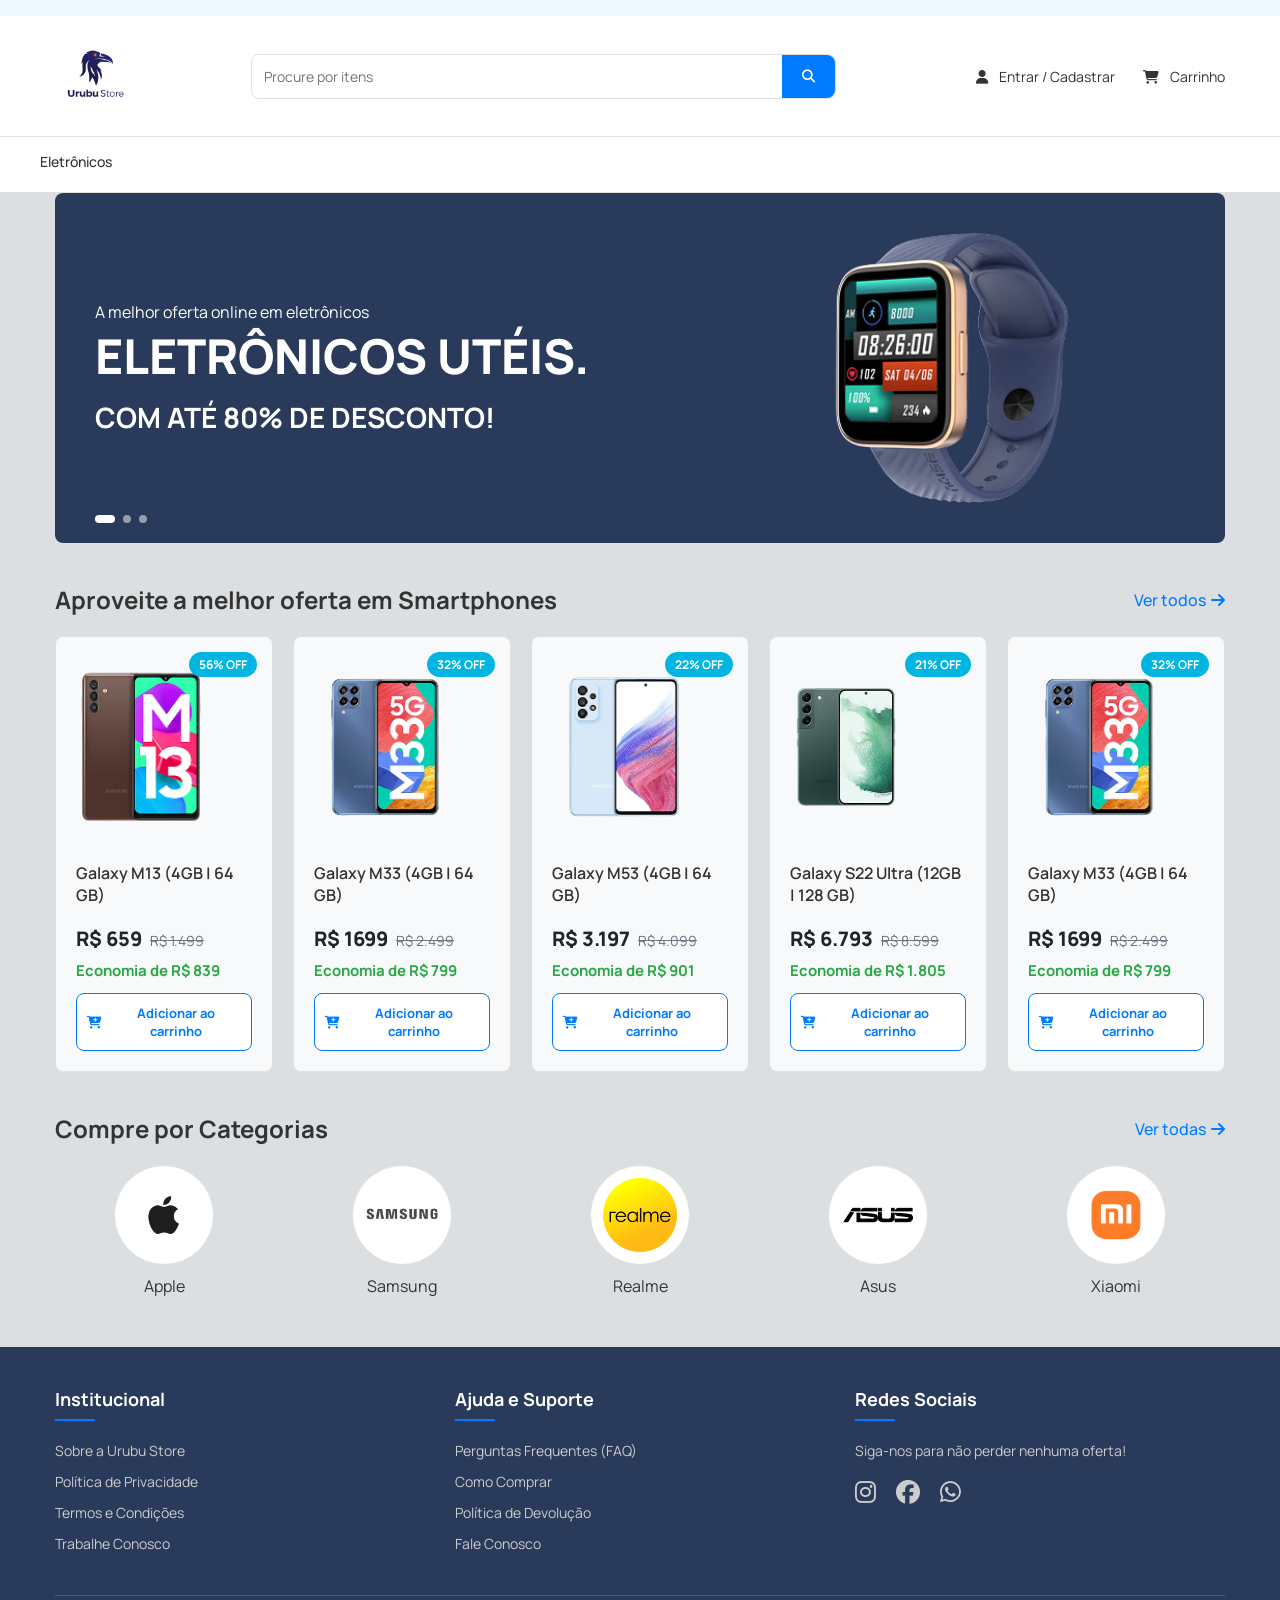
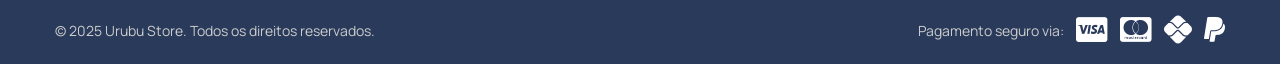
==== index.html @ 2401f00b "🎉 initial commit" ====
<!DOCTYPE html>
<html lang="pt-br">
<head>
    <meta charset="UTF-8">
    <meta name="viewport" content="width=device-width, initial-scale=1.0">
    <title>Urubu - sua loja online</title>
    <link rel="stylesheet" href="style.css">
    <link rel="stylesheet" href="https://cdnjs.cloudflare.com/ajax/libs/font-awesome/6.5.1/css/all.min.css">
</head>
<body>

    <header>
        <div class="top-bar">
            <div class="container">
                <div class="top-bar-links">
                </div>
            </div>
        </div>

        <nav class="main-nav">
            <div class="container">
                <img src="img/20251007_230948974_iOS.png" alt="Urubu Store" class="logo">
                <div class="search-bar">
                    <input type="text" placeholder="Procure por itens">
                    <button><i class="fa-solid fa-magnifying-glass"></i></button>
                </div>
                <div class="user-actions">
                    <a href="login.html" id="user-action-link"><i class="fa-solid fa-user"></i> Entrar / Cadastrar</a>
                    <a href="carrinho.html" id="cart-link"><i class="fa-solid fa-cart-shopping"></i> Carrinho <span class="cart-badge" id="cart-badge">0</span></a>
                </div>
            </div>
        </nav>

        <nav class="category-nav">
            <div class="container">
                <a href="#">Eletrônicos</a>
            </div>
        </nav>
    </header>

    <main class="container">
        <section class="hero">

            <div class="hero-slide active" id="slide-relogio">
                <div class="hero-content">
                    <p>A melhor oferta online em eletrônicos</p>
                    <h1>ELETRÔNICOS UTÉIS.</h1>
                    <h2>COM ATÉ 80% DE DESCONTO!</h2>
                </div>
            </div>

            <div class="hero-slide" id="slide-celular">
                <div class="hero-content">
                    <p>As melhores marcas</p>
                    <h1>SMARTPHONES.</h1>
                    <h2>COM ATÉ 50% DE DESCONTO!</h2>
                </div>
            </div>

            <div class="hero-slide" id="slide-fones">
                <div class="hero-content">
                    <p>O melhor som</p>
                    <h1>FONES BLUETOOTH.</h1>
                    <h2>A PARTIR DE R$ 99!</h2>
                </div>
            </div>

            <div class="hero-indicators">
                <span class="indicator active" data-slide="slide-relogio"></span>
                <span class="indicator" data-slide="slide-celular"></span>
                <span class="indicator" data-slide="slide-fones"></span>
            </div>
        </section>

        <section class="product-showcase">
            <div class="section-header">
                <h2>Aproveite a melhor oferta em Smartphones</h2>
                <a href="produtos.html" class="view-all">Ver todos <i class="fa-solid fa-arrow-right"></i></a>
            </div>
            <div class="product-grid">

                <div class="product-card">
                    <div class="discount-badge">56% OFF</div>
                    <div class="product-image-container">
                        <img src="img/galaxy m13.png" alt="Galaxy M13" class="product-image">
                    </div>
                    <div class="product-info">
                        <h3 class="product-title">Galaxy M13 (4GB | 64 GB)</h3>
                        <div class="product-pricing">
                            <span class="current-price">R$ 659</span>
                            <s class="original-price">R$ 1.499</s>
                        </div>
                        <div class="product-savings">
                            Economia de R$ 839
                        </div>
                                            <button class="add-to-cart-btn" data-name="Galaxy M13 (4GB | 64 GB)" data-price="659" data-img="img/galaxy m13.png"><i class="fa-solid fa-cart-plus"></i> Adicionar ao carrinho</button>
                    </div>
                </div>

                <div class="product-card">
                    <div class="discount-badge">32% OFF</div>
                    <div class="product-image-container">
                        <img src="img/galaxy m33.png" alt="Galaxy M33" class="product-image">
                    </div>
                    <div class="product-info">
                        <h3 class="product-title">Galaxy M33 (4GB | 64 GB)</h3>
                        <div class="product-pricing">
                            <span class="current-price">R$ 1699</span>
                            <s class="original-price">R$ 2.499</s>
                        </div>
                        <div class="product-savings">
                            Economia de R$ 799
                        </div>
                                            <button class="add-to-cart-btn" data-name="Galaxy M33 (4GB | 64 GB)" data-price="1699" data-img="img/galaxy m33.png"><i class="fa-solid fa-cart-plus"></i> Adicionar ao carrinho</button>
                    </div>
                </div>

                <div class="product-card">
                    <div class="discount-badge">22% OFF</div>
                    <div class="product-image-container">
                        <img src="img/galaxy m53.png" alt="Galaxy M53" class="product-image">
                    </div>
                    <div class="product-info">
                        <h3 class="product-title">Galaxy M53 (4GB | 64 GB)</h3>
                        <div class="product-pricing">
                            <span class="current-price">R$ 3.197</span>
                            <s class="original-price">R$ 4.099</s>
                        </div>
                        <div class="product-savings">
                            Economia de R$ 901
                        </div>
                                            <button class="add-to-cart-btn" data-name="Galaxy M53 (4GB | 64 GB)" data-price="3197" data-img="img/galaxy m53.png"><i class="fa-solid fa-cart-plus"></i> Adicionar ao carrinho</button>
                    </div>
                </div>

                <div class="product-card">
                    <div class="discount-badge">21% OFF</div>
                    <div class="product-image-container">
                        <img src="img/galaxy s22.png" alt="Galaxy S22 Ultra" class="product-image">
                    </div>
                    <div class="product-info">
                        <h3 class="product-title">Galaxy S22 Ultra (12GB | 128 GB)</h3>
                        <div class="product-pricing">
                            <span class="current-price">R$ 6.793</span>
                            <s class="original-price">R$ 8.599</s>
                        </div>
                        <div class="product-savings">
                            Economia de R$ 1.805
                        </div>
                                            <button class="add-to-cart-btn" data-name="Galaxy S22 Ultra (12GB | 128 GB)" data-price="6793" data-img="img/galaxy s22.png"><i class="fa-solid fa-cart-plus"></i> Adicionar ao carrinho</button>
                    </div>
                </div>

                <div class="product-card">
                    <div class="discount-badge">32% OFF</div>
                    <div class="product-image-container">
                        <img src="img/galaxy m33.png" alt="Galaxy M33" class="product-image">
                    </div>
                    <div class="product-info">
                        <h3 class="product-title">Galaxy M33 (4GB | 64 GB)</h3>
                        <div class="product-pricing">
                            <span class="current-price">R$ 1699</span>
                            <s class="original-price">R$ 2.499</s>
                        </div>
                        <div class="product-savings">
                            Economia de R$ 799
                        </div>
                                            <button class="add-to-cart-btn" data-name="Galaxy M33 (4GB | 64 GB)" data-price="1699" data-img="img/galaxy m33.png"><i class="fa-solid fa-cart-plus"></i> Adicionar ao carrinho</button>
                    </div>
                </div>
            </div>
        </section>

        <section class="top-categories">
            <div class="section-header">
                <h2>Compre por Categorias</h2>
                <a href="categorias.html" class="view-all">Ver todas <i class="fa-solid fa-arrow-right"></i></a>
            </div>

            <div class="category-grid">
                <div class="category-item">
                    <div class="category-icon">
                        <img src="img/logo_apple.png" alt="Apple">
                    </div>
                    <p>Apple</p>
                </div>
                <div class="category-item">
                    <div class="category-icon">
                        <img src="img/logo_samsung.png" alt="Samsung">
                    </div>
                    <p>Samsung</p>
                </div>
                <div class="category-item">
                    <div class="category-icon">
                        <img src="img/logo_realme.png" alt="Realme">
                    </div>
                    <p>Realme</p>
                </div>
                <div class="category-item">
                    <div class="category-icon">
                        <img src="img/logo_asus.png" alt="Asus">
                    </div>
                    <p>Asus</p>
                </div>
                <div class="category-item">
                    <div class="category-icon">
                        <img src="img/logo xiaomi.png" alt="Xiaomi">
                    </div>
                    <p>Xiaomi</p>
                </div>
            </div>
        </section>
    </main>

    <footer class="site-footer">
        <div class="container">

            <div class="footer-content">
                <div class="footer-column">
                    <h4>Institucional</h4>
                    <ul>
                        <li><a href="#">Sobre a Urubu Store</a></li>
                        <li><a href="#">Política de Privacidade</a></li>
                        <li><a href="#">Termos e Condições</a></li>
                        <li><a href="#">Trabalhe Conosco</a></li>
                    </ul>
                </div>

                <div class="footer-column">
                    <h4>Ajuda e Suporte</h4>
                    <ul>
                        <li><a href="#">Perguntas Frequentes (FAQ)</a></li>
                        <li><a href="#">Como Comprar</a></li>
                        <li><a href="#">Política de Devolução</a></li>
                        <li><a href="#">Fale Conosco</a></li>
                    </ul>
                </div>

                <div class="footer-column">
                    <h4>Redes Sociais</h4>
                    <p>Siga-nos para não perder nenhuma oferta!</p>
                    <div class="social-links">
                        <a href="#" aria-label="Siga-nos no Instagram"><i class="fa-brands fa-instagram"></i></a>
                        <a href="#" aria-label="Siga-nos no Facebook"><i class="fa-brands fa-facebook"></i></a>
                        <a href="#" aria-label="Fale conosco no WhatsApp"><i class="fa-brands fa-whatsapp"></i></a>
                    </div>
                </div>
            </div>

            <div class="footer-bottom">
                <div class="copyright">
                    &copy; 2025 Urubu Store. Todos os direitos reservados.
                </div>
                <div class="payment-icons">
                    <span>Pagamento seguro via:</span>
                    <i class="fa-brands fa-cc-visa" title="Visa"></i>
                    <i class="fa-brands fa-cc-mastercard" title="Mastercard"></i>
                    <i class="fa-brands fa-pix" title="Pix"></i>
                    <i class="fa-brands fa-paypal" title="PayPal"></i>
                </div>
            </div>

        </div>
    </footer>

    <script src="auth.js"></script>
    <script src="cart.js"></script>
    <script src="script.js"></script>
</body>
</html>
---- style.css ----
@import url('https://fonts.googleapis.com/css2?family=Manrope:wght@400;500;700;800&display=swap');

:root {
    --primary-color: #007bff;
    --secondary-color: #f0f8ff;
    --text-color: #333;
    --light-gray: #f4f4f4;
    --border-color: #e0e0e0;
    --discount-color: #e44d26;
}

* {
    margin: 0;
    padding: 0;
    box-sizing: border-box;
    font-family: 'Manrope', sans-serif;
}

body {
    background-color: #dcdfe1;
    color: var(--text-color);
}

.container {
    max-width: 1200px;
    margin: 0 auto;
    padding: 0 15px;
}

header {
    background-color: #fff;
}

.top-bar {
    background-color: var(--secondary-color);
    padding: 8px 0;
    font-size: 12px;
}
.top-bar .container {
    display: flex;
    justify-content: space-between;
    align-items: center;
}
.top-bar-links span {
    margin-left: 20px;
}
.top-bar i {
    margin-right: 5px;
    color: var(--primary-color);
}

.main-nav .container {
    display: flex;
    align-items: center;
    justify-content: space-between;
    padding-top: 20px;
    padding-bottom: 20px;
}
.logo {
    height: 80px;
    width: auto;
}
.search-bar {
    display: flex;
    width: 50%;
    border: 1px solid var(--border-color);
    border-radius: 8px;
}
.search-bar input {
    flex-grow: 1;
    border: none;
    padding: 12px;
    font-size: 14px;
    border-radius: 8px 0 0 8px;
}
.search-bar button {
    border: none;
    background-color: var(--primary-color);
    color: white;
    padding: 0 20px;
    cursor: pointer;
    border-radius: 0 8px 8px 0;
}
.user-actions a {
    text-decoration: none;
    color: var(--text-color);
    margin-left: 25px;
    font-size: 14px;
    transition: color 0.25s ease, transform 0.25s ease;
    display: inline-block;
}
.user-actions a:hover {
    color: #007bff;
    transform: translateY(-2px);
}
.user-actions i {
    margin-right: 8px;
}

.category-nav {
    border-top: 1px solid var(--border-color);
    border-bottom: 1px solid var(--border-color);
}
.category-nav .container {
    display: flex;
    justify-content: space-between;
    padding: 15px 0;
}
.category-nav a {
    text-decoration: none;
    color: #333;
    font-size: 14px;
    font-weight: 500;
    border-bottom: 2px solid transparent;
    padding-bottom: 4px;
    transition: color 0.3s ease, border-bottom-color 0.3s ease;
}
.category-nav a:hover {
    color: #007bff;
    border-bottom-color: #007bff;
}

main {
    padding-top: 30px;
}

.hero {
    position: relative;
    height: 350px;
    overflow: hidden;
    background-color: #2a3a5b;
    border-radius: 8px;
    color: #ffffff;
}

.hero h1 {
    font-size: 48px;
    font-weight: 800;
}
.hero h2 {
    font-size: 28px;
    font-weight: 700;
    margin-top: 10px;
}
.hero p {
    font-size: 16px;
}

.hero-slide {
    position: absolute;
    top: 0;
    left: 0;
    width: 100%;
    height: 100%;

    display: flex;
    align-items: center;
    padding: 0 40px;
    box-sizing: border-box;

    opacity: 0;
    visibility: hidden;
    transition: opacity 0.6s ease-in-out;

    background-repeat: no-repeat;
    background-position: 80% center;
    background-size: auto 45%;
}

.hero-slide.active {
    opacity: 1;
    visibility: visible;
}

.hero-slide .hero-content {
    max-width: 50%;
}

#slide-relogio {
    background-image: url('img/relogio.png');
    background-size: auto 80%;
    background-position: 85% center;
}

#slide-celular {
    background-image: url('img/galaxy s22.png');
    background-size: auto 90%;
    background-position: 85% center;
}

#slide-fones {
    background-image: url('img/fone.png');
    background-size: auto 65%;
    background-position: 85% center;
}

.hero-indicators {
    position: absolute;
    bottom: 20px;
    left: 40px;
    display: flex;
    gap: 8px;
    z-index: 10;
}

.indicator {
    width: 8px;
    height: 8px;
    background-color: rgba(255, 255, 255, 0.5);
    border-radius: 50%;
    cursor: pointer;
    transition: background-color 0.3s ease;
}

.indicator.active {
    width: 20px;
    border-radius: 5px;
    background-color: #ffffff;
}

.section-header {
    display: flex;
    justify-content: space-between;
    align-items: center;
    margin-top: 40px;
    margin-bottom: 20px;
}
.section-header h2 {
    font-size: 24px;
}
.view-all {
    text-decoration: none;
    color: var(--primary-color);
    font-weight: 500;
    display: inline-flex;
    align-items: center;
    gap: 5px;
    transition: color 0.3s ease;
}
.view-all i {
    transition: transform 0.3s ease;
}
.view-all:hover {
    color: #007bff;
}
.view-all:hover i {
    transform: translateX(5px);
}

.product-grid {
    display: grid;
    grid-template-columns: repeat(auto-fill, minmax(200px, 1fr));
    gap: 20px;
}

.product-card {
    background-color: #f8f9fa;
    border: 1px solid #e0e0e0;
    border-radius: 8px;
    padding: 20px;
    text-align: left;
    position: relative;
    overflow: hidden;
    cursor: pointer;
    transition: transform 0.3s ease-in-out, box-shadow 0.3s ease-in-out, border-color 0.3s ease;
}
.product-card:hover {
    border-color: #007bff;
    box-shadow: 0 6px 20px rgba(0, 0, 0, 0.12);
    transform: translateY(-5px) scale(1.03);
}
.product-card img {
    max-width: 100%;
    height: 180px;
    object-fit: contain;
    margin-bottom: 20px;
}
.discount-badge {
    position: absolute;
    top: 15px;
    right: 15px;
    left: auto;
    background-color: #00b5e2;
    color: white;
    padding: 4px 10px;
    border-radius: 15px;
    font-size: 12px;
    font-weight: 700;
}

.category-grid {
    display: flex;
    justify-content: space-around;
    flex-wrap: wrap;
    gap: 20px;
    margin-bottom: 50px;
}

.category-item {
    text-align: center;
    transition: transform 0.25s ease-in-out;
    cursor: pointer;
}
.category-item:hover {
    transform: scale(1.1) translateY(-5px);
}
.category-icon {
    width: 100px;
    height: 100px;
    background-color: #fff;
    border: 1px solid var(--border-color);
    border-radius: 50%;
    display: flex;
    justify-content: center;
    align-items: center;
    margin-bottom: 10px;
}
.category-icon img {
    width: 80%;
    height: 80%;
    border-radius: 50%;
}

.product-title {
    font-size: 16px;
    font-weight: 600;
    color: #333;
    margin-bottom: 15px;
    min-height: 48px;
}

.product-pricing {
    display: flex;
    align-items: baseline;
    gap: 8px;
    margin-bottom: 8px;
}

.current-price {
    font-size: 20px;
    font-weight: 800;
    color: #212529;
}

.original-price {
    font-size: 14px;
    color: #6c757d;
    text-decoration: line-through;
}

.product-savings {
    color: #28a745;
    font-size: 15px;
    font-weight: 700;
}

.auth-page {
    display: flex;
    justify-content: center;
    padding: 60px 15px;
}

.auth-card {
    background-color: #fff;
    border: 1px solid var(--border-color);
    border-radius: 12px;
    padding: 40px;
    width: 100%;
    max-width: 400px;
    box-shadow: 0 4px 20px rgba(0, 0, 0, 0.06);
    text-align: center;
}

.auth-card h2 {
    font-size: 26px;
    margin-bottom: 25px;
}

.auth-card form {
    text-align: left;
}

.auth-card .form-group {
    margin-bottom: 18px;
}

.auth-card label {
    display: block;
    font-size: 14px;
    font-weight: 600;
    margin-bottom: 6px;
}

.auth-card input {
    width: 100%;
    padding: 12px;
    border: 1px solid var(--border-color);
    border-radius: 8px;
    font-size: 14px;
}

.auth-card input:focus {
    outline: none;
    border-color: var(--primary-color);
}

.auth-card button {
    width: 100%;
    border: none;
    background-color: var(--primary-color);
    color: white;
    padding: 12px;
    border-radius: 8px;
    font-size: 15px;
    font-weight: 700;
    cursor: pointer;
    margin-top: 10px;
    transition: background-color 0.2s ease;
}

.auth-card button:hover {
    background-color: #0069d9;
}

.auth-card p {
    margin-top: 20px;
    font-size: 14px;
}

.auth-card .form-error {
    background-color: #fdecea;
    color: #c0392b;
    padding: 10px 14px;
    border-radius: 8px;
    font-size: 13px;
    margin-bottom: 16px;
}

.perfil-actions {
    display: inline-block;
    margin-top: 10px;
    color: var(--primary-color);
    font-weight: 600;
    text-decoration: none;
}

.products-page {
    padding-top: 40px;
    padding-bottom: 60px;
}

.brand-filters {
    display: flex;
    flex-wrap: wrap;
    gap: 10px;
    margin-bottom: 25px;
}

.brand-filter-btn {
    border: 1px solid var(--border-color);
    background-color: #fff;
    color: var(--text-color);
    padding: 8px 18px;
    border-radius: 20px;
    font-size: 13px;
    font-weight: 600;
    cursor: pointer;
    transition: background-color 0.2s ease, color 0.2s ease, border-color 0.2s ease;
}
.brand-filter-btn:hover {
    border-color: var(--primary-color);
    color: var(--primary-color);
}
.brand-filter-btn.active {
    background-color: var(--primary-color);
    border-color: var(--primary-color);
    color: #fff;
}

.product-image-placeholder {
    height: 180px;
    display: flex;
    align-items: center;
    justify-content: center;
    margin-bottom: 20px;
    background-color: var(--secondary-color);
    border-radius: 8px;
    font-size: 48px;
    color: var(--primary-color);
}

.category-grid-full {
    justify-content: flex-start;
}
.category-grid-full .category-item {
    text-decoration: none;
    color: var(--text-color);
    width: 110px;
}
.category-icon-placeholder {
    font-size: 32px;
    color: var(--primary-color);
}

.cart-page {
    padding-top: 40px;
    padding-bottom: 60px;
}
.cart-page h2 {
    font-size: 28px;
    margin-bottom: 30px;
}

.cart-empty {
    display: none;
    text-align: center;
    background-color: #fff;
    border: 1px solid var(--border-color);
    border-radius: 12px;
    padding: 60px 20px;
}
.cart-empty p {
    font-size: 16px;
    margin-bottom: 16px;
    color: #6c757d;
}
.cart-continue-link {
    display: inline-block;
    background-color: var(--primary-color);
    color: #fff;
    text-decoration: none;
    padding: 10px 24px;
    border-radius: 8px;
    font-weight: 700;
}

.cart-layout {
    display: flex;
    gap: 30px;
    align-items: flex-start;
    flex-wrap: wrap;
}

.cart-items {
    flex: 2;
    min-width: 300px;
    display: flex;
    flex-direction: column;
    gap: 15px;
}

.cart-item {
    display: flex;
    align-items: center;
    gap: 15px;
    background-color: #fff;
    border: 1px solid var(--border-color);
    border-radius: 10px;
    padding: 15px;
    transition: opacity 0.2s ease, transform 0.2s ease;
}
.cart-item.removing {
    opacity: 0;
    transform: translateX(20px);
}

.cart-item-img {
    width: 70px;
    height: 70px;
    object-fit: contain;
    flex-shrink: 0;
}

.cart-item-info {
    flex: 1;
    min-width: 120px;
}
.cart-item-name {
    font-weight: 600;
    font-size: 14px;
    margin-bottom: 4px;
}
.cart-item-price {
    font-size: 13px;
    color: #6c757d;
}

.cart-item-qty {
    display: flex;
    align-items: center;
    gap: 10px;
}
.qty-btn {
    width: 28px;
    height: 28px;
    border: 1px solid var(--border-color);
    background-color: #fff;
    border-radius: 6px;
    font-size: 16px;
    font-weight: 700;
    color: var(--primary-color);
    cursor: pointer;
    transition: background-color 0.2s ease;
}
.qty-btn:hover {
    background-color: var(--secondary-color);
}
.qty-value {
    min-width: 18px;
    text-align: center;
    font-weight: 700;
}

.cart-item-total {
    font-weight: 800;
    min-width: 90px;
    text-align: right;
}

.cart-item-remove {
    border: none;
    background: none;
    color: #dc3545;
    font-size: 16px;
    cursor: pointer;
    padding: 8px;
    transition: transform 0.15s ease;
}
.cart-item-remove:hover {
    transform: scale(1.15);
}

.cart-summary {
    flex: 1;
    min-width: 260px;
    background-color: #fff;
    border: 1px solid var(--border-color);
    border-radius: 12px;
    padding: 25px;
    position: sticky;
    top: 20px;
}
.cart-summary h3 {
    font-size: 18px;
    margin-bottom: 20px;
}
.cart-summary-row {
    display: flex;
    justify-content: space-between;
    font-size: 15px;
    margin-bottom: 20px;
    font-weight: 700;
}
.cart-checkout-btn {
    width: 100%;
    border: none;
    background-color: var(--primary-color);
    color: #fff;
    padding: 14px;
    border-radius: 8px;
    font-size: 15px;
    font-weight: 700;
    cursor: pointer;
    transition: background-color 0.2s ease;
}
.cart-checkout-btn:hover {
    background-color: #0069d9;
}

.add-to-cart-btn {
    width: 100%;
    margin-top: 12px;
    border: 1px solid var(--primary-color);
    background-color: #fff;
    color: var(--primary-color);
    padding: 10px;
    border-radius: 8px;
    font-size: 13px;
    font-weight: 700;
    cursor: pointer;
    display: flex;
    align-items: center;
    justify-content: center;
    gap: 8px;
    transition: background-color 0.2s ease, color 0.2s ease, transform 0.15s ease;
}
.add-to-cart-btn:hover {
    background-color: var(--primary-color);
    color: #fff;
}
.add-to-cart-btn:active {
    transform: scale(0.96);
}
.add-to-cart-btn.added {
    background-color: #28a745;
    border-color: #28a745;
    color: #fff;
}

#cart-link {
    position: relative;
}
.cart-badge {
    position: absolute;
    top: -8px;
    right: -12px;
    background-color: var(--discount-color);
    color: #fff;
    font-size: 11px;
    font-weight: 700;
    width: 18px;
    height: 18px;
    border-radius: 50%;
    display: none;
    align-items: center;
    justify-content: center;
    line-height: 1;
}
.cart-badge.visible {
    display: flex;
}
#cart-link.bump {
    animation: cart-bump 0.4s ease;
}
@keyframes cart-bump {
    0%   { transform: scale(1); }
    30%  { transform: scale(1.3); }
    60%  { transform: scale(0.9); }
    100% { transform: scale(1); }
}

.cart-toast {
    position: fixed;
    bottom: 30px;
    right: 30px;
    background-color: #2a3a5b;
    color: #fff;
    padding: 14px 20px;
    border-radius: 8px;
    font-size: 14px;
    max-width: 280px;
    box-shadow: 0 4px 20px rgba(0, 0, 0, 0.2);
    opacity: 0;
    transform: translateY(20px);
    transition: opacity 0.3s ease, transform 0.3s ease;
    pointer-events: none;
    z-index: 1000;
}
.cart-toast.show {
    opacity: 1;
    transform: translateY(0);
}

.main-nav .logo {
    transition: transform 0.3s ease-in-out, box-shadow 0.3s ease-in-out;
    cursor: pointer;
    display: block;
}
.main-nav .logo:hover {
    transform: translateY(-3px) scale(1.02);
    box-shadow: 0 5px 15px rgba(0, 0, 0, 0.15);
}

.site-footer {
    background-color: #2a3a5b;
    color: #cccccc;
    padding-top: 40px;
    font-size: 14px;
}

.footer-content {
    display: flex;
    justify-content: space-between;
    flex-wrap: wrap;
    gap: 30px;
    padding-bottom: 30px;
    border-bottom: 1px solid #4a5a7b;
}

.footer-column {
    flex: 1;
    min-width: 220px;
}

.footer-column h4 {
    color: #ffffff;
    font-size: 18px;
    margin-bottom: 20px;
    position: relative;
}

.footer-column h4::after {
    content: '';
    display: block;
    width: 40px;
    height: 2px;
    background-color: #007bff;
    margin-top: 8px;
}

.footer-column ul {
    list-style: none;
    padding: 0;
    margin: 0;
}

.footer-column ul li {
    margin-bottom: 12px;
}

.footer-column ul li a {
    color: #cccccc;
    text-decoration: none;
    transition: color 0.3s ease;
}

.footer-column ul li a:hover {
    color: #ffffff;
    text-decoration: underline;
}

.social-links {
    display: flex;
    gap: 20px;
    margin-top: 15px;
}

.social-links a {
    color: #cccccc;
    font-size: 24px;
    transition: color 0.3s ease;
}

.social-links a:hover {
    color: #ffffff;
}

.footer-bottom {
    display: flex;
    justify-content: space-between;
    align-items: center;
    flex-wrap: wrap;
    padding: 20px 0;
    gap: 15px;
}

.payment-icons {
    display: flex;
    align-items: center;
    gap: 12px;
}

.payment-icons i {
    font-size: 28px;
    color: #ffffff;
}
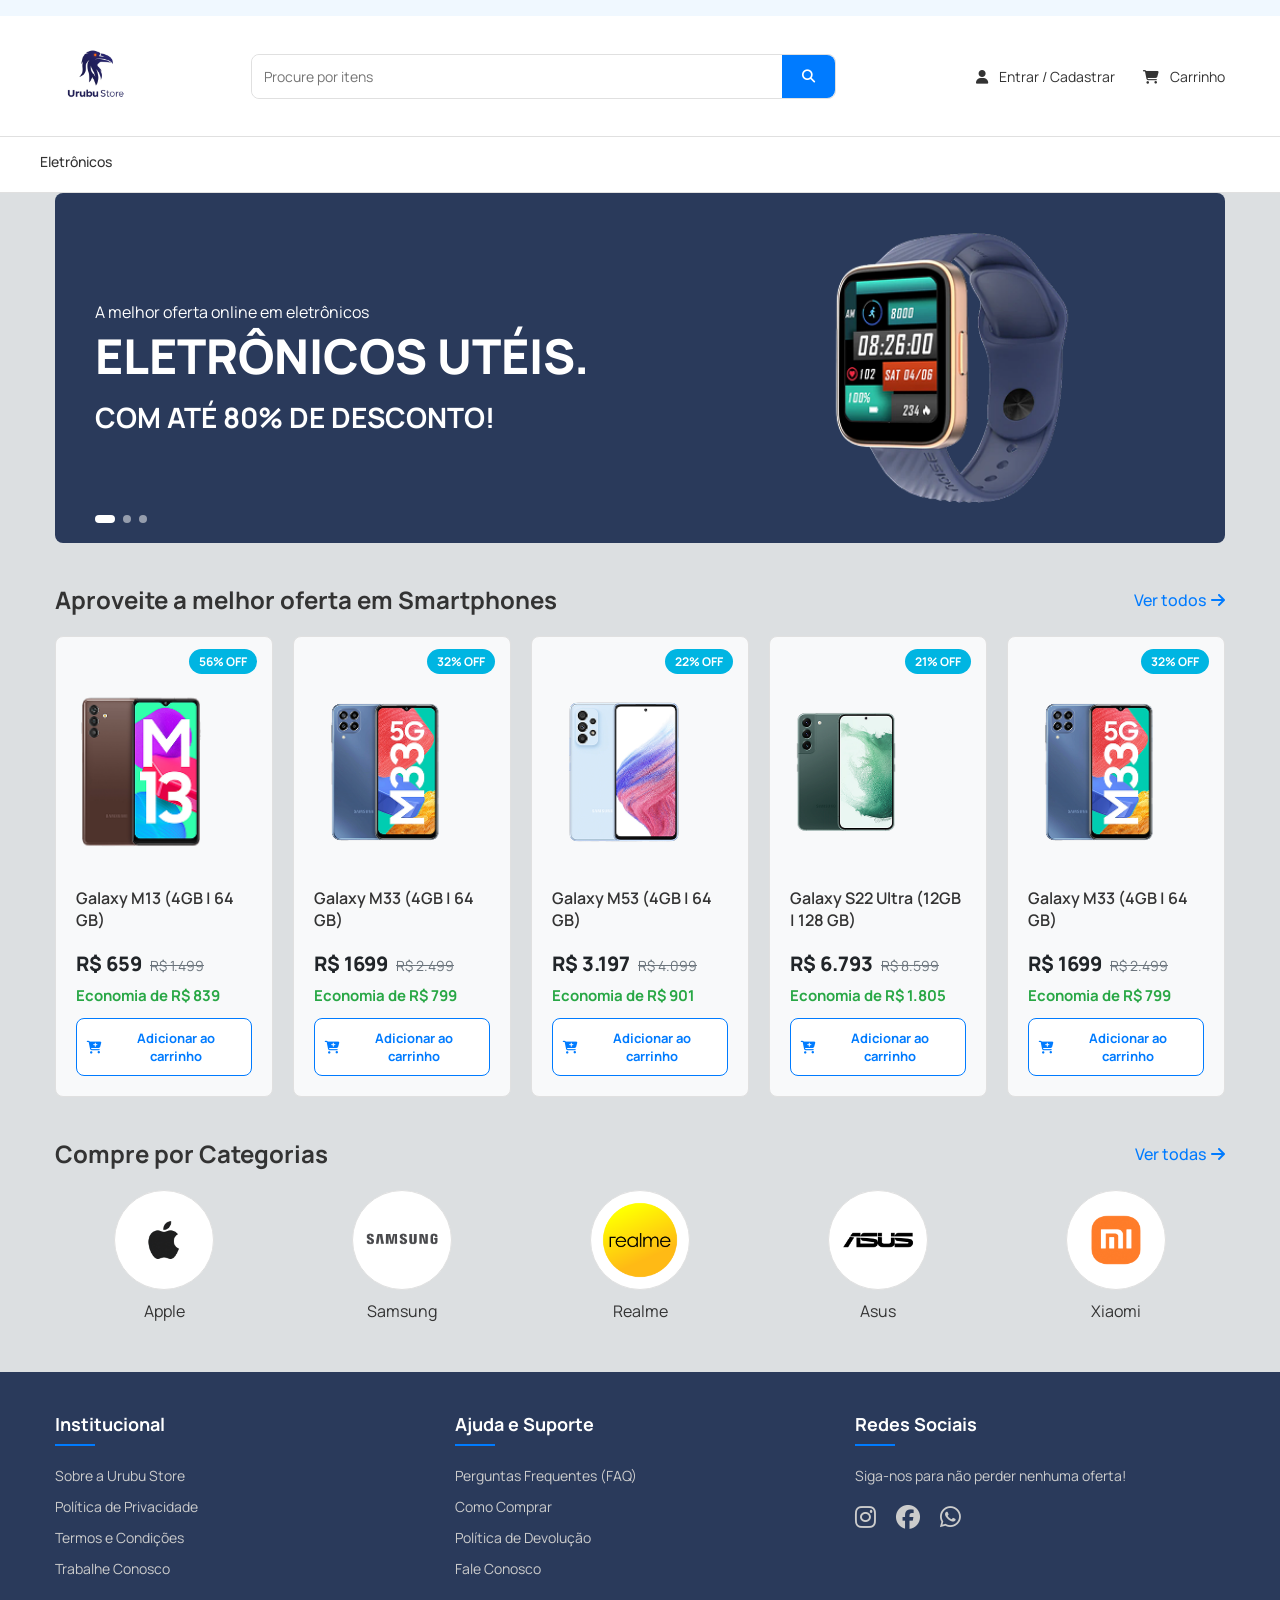
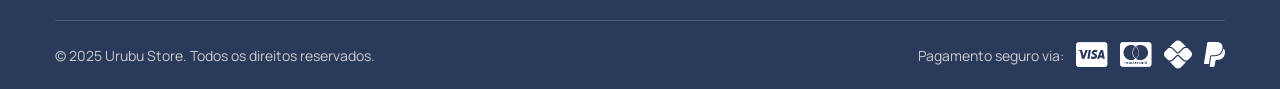
==== commit 814a5a0b: "feat: getting the search bar working" ====
--- a/index.html
+++ b/index.html
@@ -19,11 +19,11 @@
 
         <nav class="main-nav">
             <div class="container">
-                <img src="img/20251007_230948974_iOS.png" alt="Urubu Store" class="logo">
-                <div class="search-bar">
-                    <input type="text" placeholder="Procure por itens">
-                    <button><i class="fa-solid fa-magnifying-glass"></i></button>
-                </div>
+                <img src="img/store_profile.png" alt="Urubu Store" class="logo">
+                <form class="search-bar" id="search-form">
+                    <input type="text" id="search-input" name="busca" placeholder="Procure por itens" autocomplete="off">
+                    <button type="submit"><i class="fa-solid fa-magnifying-glass"></i></button>
+                </form>
                 <div class="user-actions">
                     <a href="login.html" id="user-action-link"><i class="fa-solid fa-user"></i> Entrar / Cadastrar</a>
                     <a href="carrinho.html" id="cart-link"><i class="fa-solid fa-cart-shopping"></i> Carrinho <span class="cart-badge" id="cart-badge">0</span></a>
@@ -82,7 +82,7 @@
                 <div class="product-card">
                     <div class="discount-badge">56% OFF</div>
                     <div class="product-image-container">
-                        <img src="img/galaxy m13.png" alt="Galaxy M13" class="product-image">
+                        <img src="img/galaxy-m13.png" alt="Galaxy M13" class="product-image">
                     </div>
                     <div class="product-info">
                         <h3 class="product-title">Galaxy M13 (4GB | 64 GB)</h3>
@@ -100,7 +100,7 @@
                 <div class="product-card">
                     <div class="discount-badge">32% OFF</div>
                     <div class="product-image-container">
-                        <img src="img/galaxy m33.png" alt="Galaxy M33" class="product-image">
+                        <img src="img/galaxy-m33.png" alt="Galaxy M33" class="product-image">
                     </div>
                     <div class="product-info">
                         <h3 class="product-title">Galaxy M33 (4GB | 64 GB)</h3>
@@ -118,7 +118,7 @@
                 <div class="product-card">
                     <div class="discount-badge">22% OFF</div>
                     <div class="product-image-container">
-                        <img src="img/galaxy m53.png" alt="Galaxy M53" class="product-image">
+                        <img src="img/galaxy-m53.png" alt="Galaxy M53" class="product-image">
                     </div>
                     <div class="product-info">
                         <h3 class="product-title">Galaxy M53 (4GB | 64 GB)</h3>
@@ -136,7 +136,7 @@
                 <div class="product-card">
                     <div class="discount-badge">21% OFF</div>
                     <div class="product-image-container">
-                        <img src="img/galaxy s22.png" alt="Galaxy S22 Ultra" class="product-image">
+                        <img src="img/galaxy-s22.png" alt="Galaxy S22 Ultra" class="product-image">
                     </div>
                     <div class="product-info">
                         <h3 class="product-title">Galaxy S22 Ultra (12GB | 128 GB)</h3>
@@ -154,7 +154,7 @@
                 <div class="product-card">
                     <div class="discount-badge">32% OFF</div>
                     <div class="product-image-container">
-                        <img src="img/galaxy m33.png" alt="Galaxy M33" class="product-image">
+                        <img src="img/galaxy-m33.png" alt="Galaxy M33" class="product-image">
                     </div>
                     <div class="product-info">
                         <h3 class="product-title">Galaxy M33 (4GB | 64 GB)</h3>
@@ -204,7 +204,7 @@
                 </div>
                 <div class="category-item">
                     <div class="category-icon">
-                        <img src="img/logo xiaomi.png" alt="Xiaomi">
+                        <img src="img/logo_xiaomi.png" alt="Xiaomi">
                     </div>
                     <p>Xiaomi</p>
                 </div>
@@ -266,5 +266,6 @@
     <script src="auth.js"></script>
     <script src="cart.js"></script>
     <script src="script.js"></script>
+    <script src="search.js"></script>
 </body>
 </html>
--- a/style.css
+++ b/style.css
@@ -178,19 +178,19 @@
 }
 
 #slide-relogio {
-    background-image: url('img/relogio.png');
+    background-image: url('img/clock.png');
     background-size: auto 80%;
     background-position: 85% center;
 }
 
 #slide-celular {
-    background-image: url('img/galaxy s22.png');
+    background-image: url('img/galaxy-s22.png');
     background-size: auto 90%;
     background-position: 85% center;
 }
 
 #slide-fones {
-    background-image: url('img/fone.png');
+    background-image: url('img/headphones.png');
     background-size: auto 65%;
     background-position: 85% center;
 }
@@ -253,18 +253,17 @@
     grid-template-columns: repeat(auto-fill, minmax(200px, 1fr));
     gap: 20px;
 }
-
 .product-card {
     background-color: #f8f9fa;
     border: 1px solid #e0e0e0;
     border-radius: 8px;
-    padding: 20px;
-    text-align: left;
+    padding: 45px 20px 20px;
     position: relative;
     overflow: hidden;
     cursor: pointer;
     transition: transform 0.3s ease-in-out, box-shadow 0.3s ease-in-out, border-color 0.3s ease;
 }
+
 .product-card:hover {
     border-color: #007bff;
     box-shadow: 0 6px 20px rgba(0, 0, 0, 0.12);
@@ -276,9 +275,17 @@
     object-fit: contain;
     margin-bottom: 20px;
 }
+.no-results {
+    grid-column: 1 / -1;
+    text-align: center;
+    color: var(--text-color);
+    padding: 40px 0;
+    font-size: 16px;
+}
+
 .discount-badge {
     position: absolute;
-    top: 15px;
+    top: 12px;
     right: 15px;
     left: auto;
     background-color: #00b5e2;
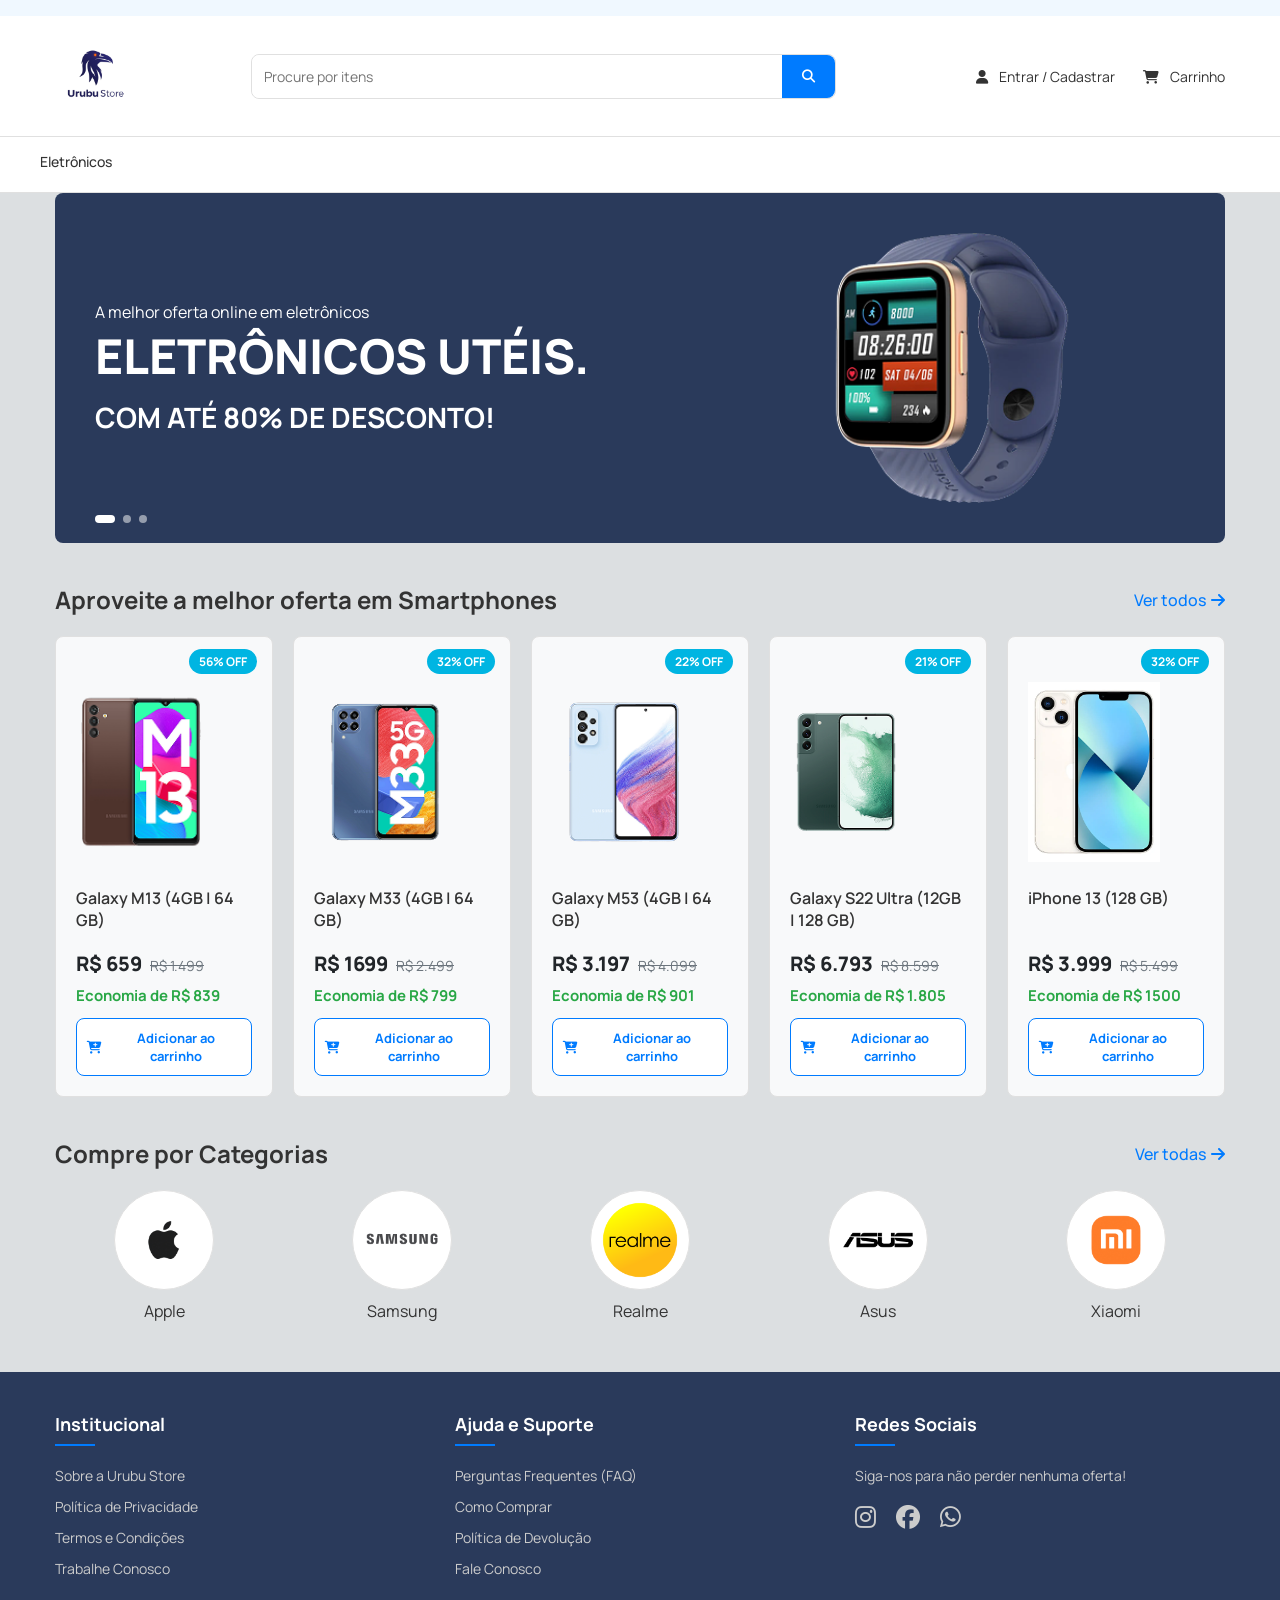
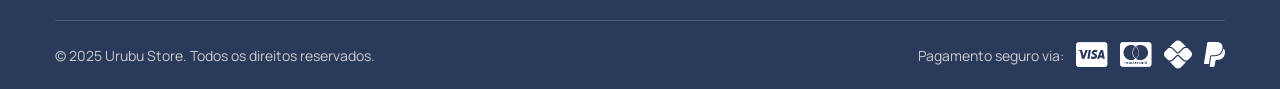
==== commit c8cbce3b: "feat: changing phone in home page" ====
--- a/index.html
+++ b/index.html
@@ -93,7 +93,7 @@
                         <div class="product-savings">
                             Economia de R$ 839
                         </div>
-                                            <button class="add-to-cart-btn" data-name="Galaxy M13 (4GB | 64 GB)" data-price="659" data-img="img/galaxy m13.png"><i class="fa-solid fa-cart-plus"></i> Adicionar ao carrinho</button>
+                                            <button class="add-to-cart-btn" data-name="Galaxy M13 (4GB | 64 GB)" data-price="659" data-img="img/galaxy-m13.png"><i class="fa-solid fa-cart-plus"></i> Adicionar ao carrinho</button>
                     </div>
                 </div>
 
@@ -111,7 +111,7 @@
                         <div class="product-savings">
                             Economia de R$ 799
                         </div>
-                                            <button class="add-to-cart-btn" data-name="Galaxy M33 (4GB | 64 GB)" data-price="1699" data-img="img/galaxy m33.png"><i class="fa-solid fa-cart-plus"></i> Adicionar ao carrinho</button>
+                                            <button class="add-to-cart-btn" data-name="Galaxy M33 (4GB | 64 GB)" data-price="1699" data-img="img/galaxy-m33.png"><i class="fa-solid fa-cart-plus"></i> Adicionar ao carrinho</button>
                     </div>
                 </div>
 
@@ -129,7 +129,7 @@
                         <div class="product-savings">
                             Economia de R$ 901
                         </div>
-                                            <button class="add-to-cart-btn" data-name="Galaxy M53 (4GB | 64 GB)" data-price="3197" data-img="img/galaxy m53.png"><i class="fa-solid fa-cart-plus"></i> Adicionar ao carrinho</button>
+                                            <button class="add-to-cart-btn" data-name="Galaxy M53 (4GB | 64 GB)" data-price="3197" data-img="img/galaxy-m53.png"><i class="fa-solid fa-cart-plus"></i> Adicionar ao carrinho</button>
                     </div>
                 </div>
 
@@ -147,25 +147,25 @@
                         <div class="product-savings">
                             Economia de R$ 1.805
                         </div>
-                                            <button class="add-to-cart-btn" data-name="Galaxy S22 Ultra (12GB | 128 GB)" data-price="6793" data-img="img/galaxy s22.png"><i class="fa-solid fa-cart-plus"></i> Adicionar ao carrinho</button>
+                                            <button class="add-to-cart-btn" data-name="Galaxy S22 Ultra (12GB | 128 GB)" data-price="6793" data-img="img/galaxy-s22.png"><i class="fa-solid fa-cart-plus"></i> Adicionar ao carrinho</button>
                     </div>
                 </div>
 
                 <div class="product-card">
                     <div class="discount-badge">32% OFF</div>
                     <div class="product-image-container">
-                        <img src="img/galaxy-m33.png" alt="Galaxy M33" class="product-image">
-                    </div>
-                    <div class="product-info">
-                        <h3 class="product-title">Galaxy M33 (4GB | 64 GB)</h3>
-                        <div class="product-pricing">
-                            <span class="current-price">R$ 1699</span>
-                            <s class="original-price">R$ 2.499</s>
-                        </div>
-                        <div class="product-savings">
-                            Economia de R$ 799
-                        </div>
-                                            <button class="add-to-cart-btn" data-name="Galaxy M33 (4GB | 64 GB)" data-price="1699" data-img="img/galaxy m33.png"><i class="fa-solid fa-cart-plus"></i> Adicionar ao carrinho</button>
+                        <img src="img/iphone-13.png" alt="iPhone 13" class="product-image">
+                    </div>
+                    <div class="product-info">
+                        <h3 class="product-title">iPhone 13 (128 GB)</h3>
+                        <div class="product-pricing">
+                            <span class="current-price">R$ 3.999</span>
+                            <s class="original-price">R$ 5.499</s>
+                        </div>
+                        <div class="product-savings">
+                            Economia de R$ 1500
+                        </div>
+                                            <button class="add-to-cart-btn" data-name="Galaxy M33 (4GB | 64 GB)" data-price="1699" data-img="img/galaxy-m33.png"><i class="fa-solid fa-cart-plus"></i> Adicionar ao carrinho</button>
                     </div>
                 </div>
             </div>
--- a/style.css
+++ b/style.css
@@ -862,3 +862,111 @@
     font-size: 28px;
     color: #ffffff;
 }
+
+.product-detail-page {
+    padding-top: 40px;
+    padding-bottom: 60px;
+}
+
+.back-link {
+    display: inline-flex;
+    align-items: center;
+    gap: 8px;
+    color: var(--primary-color);
+    text-decoration: none;
+    font-weight: 600;
+    font-size: 14px;
+    margin-bottom: 25px;
+    transition: transform 0.2s ease;
+}
+.back-link:hover {
+    text-decoration: underline;
+    transform: translateX(-3px);
+}
+
+.product-detail-grid {
+    display: flex;
+    gap: 40px;
+    flex-wrap: wrap;
+    background-color: #fff;
+    border: 1px solid var(--border-color);
+    border-radius: 12px;
+    padding: 40px;
+}
+
+.product-detail-image-container {
+    position: relative;
+    flex: 1;
+    min-width: 280px;
+    display: flex;
+    align-items: center;
+    justify-content: center;
+    background-color: var(--secondary-color);
+    border-radius: 8px;
+    padding: 30px;
+}
+.product-detail-image {
+    max-width: 100%;
+    height: 320px;
+    object-fit: contain;
+}
+
+.product-detail-info {
+    flex: 1;
+    min-width: 280px;
+    display: flex;
+    flex-direction: column;
+}
+.product-detail-brand {
+    color: var(--primary-color);
+    font-weight: 700;
+    font-size: 13px;
+    text-transform: uppercase;
+    letter-spacing: 0.5px;
+    margin-bottom: 8px;
+}
+.product-detail-title {
+    font-size: 28px;
+    font-weight: 800;
+    color: #212529;
+    margin-bottom: 20px;
+    line-height: 1.3;
+}
+.product-detail-info .current-price {
+    font-size: 32px;
+}
+.product-detail-info .original-price {
+    font-size: 16px;
+}
+.product-detail-info .product-savings {
+    font-size: 16px;
+    margin-bottom: 20px;
+}
+.product-detail-description {
+    font-size: 15px;
+    color: var(--text-color);
+    line-height: 1.6;
+    margin-bottom: 10px;
+}
+.product-detail-info .add-to-cart-btn {
+    max-width: 320px;
+    margin-top: 20px;
+}
+
+.product-not-found {
+    text-align: center;
+    background-color: #fff;
+    border: 1px solid var(--border-color);
+    border-radius: 12px;
+    padding: 60px 20px;
+}
+.product-not-found p {
+    font-size: 16px;
+    color: #6c757d;
+    margin-bottom: 20px;
+}
+.product-not-found .add-to-cart-btn {
+    display: inline-flex;
+    width: auto;
+    padding: 10px 24px;
+}
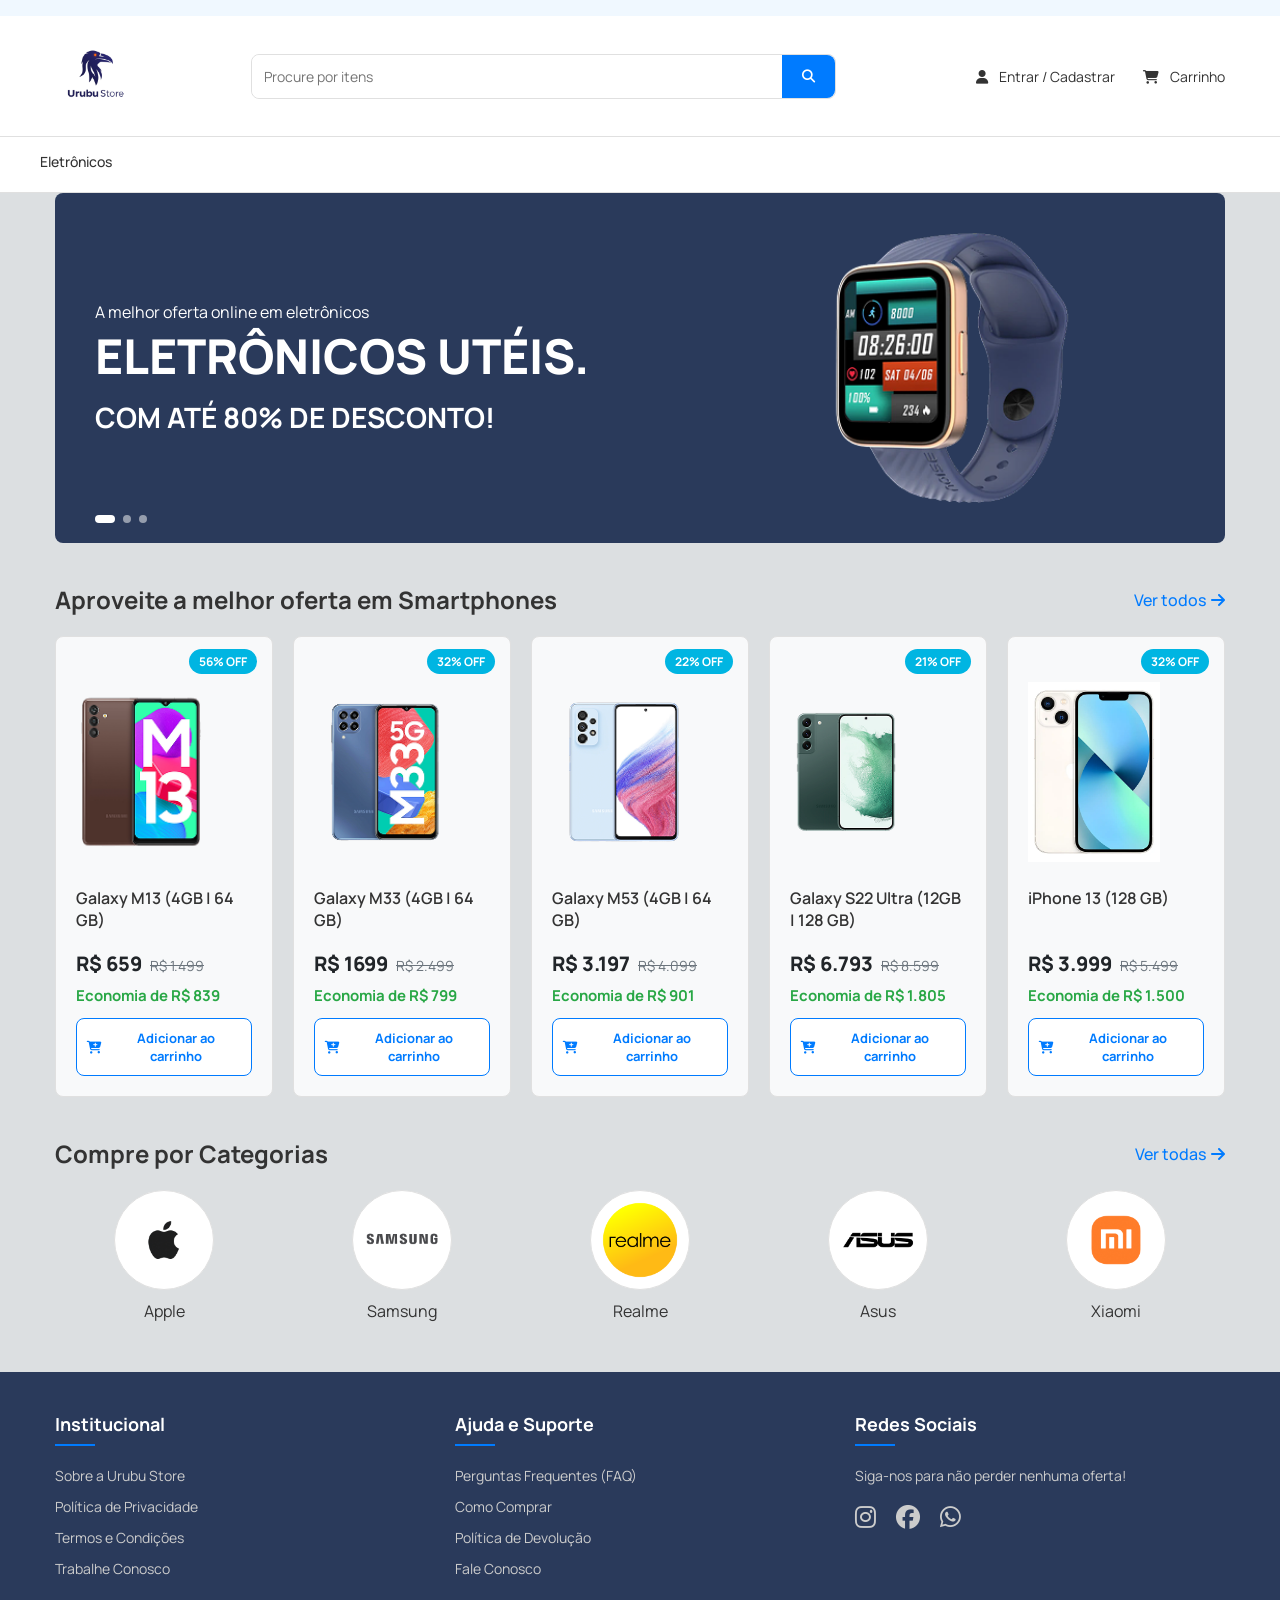
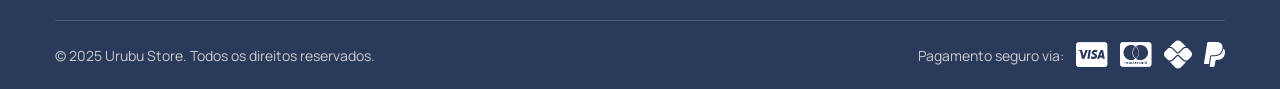
==== commit 40097d20: "fix: correcting a spelling error in the iPhone 13 economy section" ====
--- a/index.html
+++ b/index.html
@@ -163,7 +163,7 @@
                             <s class="original-price">R$ 5.499</s>
                         </div>
                         <div class="product-savings">
-                            Economia de R$ 1500
+                            Economia de R$ 1.500
                         </div>
                                             <button class="add-to-cart-btn" data-name="Galaxy M33 (4GB | 64 GB)" data-price="1699" data-img="img/galaxy-m33.png"><i class="fa-solid fa-cart-plus"></i> Adicionar ao carrinho</button>
                     </div>
--- a/style.css
+++ b/style.css
@@ -1,4 +1,3 @@
-
 @import url('https://fonts.googleapis.com/css2?family=Manrope:wght@400;500;700;800&display=swap');
 
 :root {
@@ -444,9 +443,88 @@
     margin-bottom: 16px;
 }
 
+.password-field {
+    position: relative;
+}
+
+.password-field input {
+    padding-right: 42px;
+}
+
+.auth-card .password-toggle {
+    position: absolute;
+    top: 50%;
+    right: 8px;
+    transform: translateY(-50%);
+    width: auto;
+    background: none;
+    border: none;
+    margin-top: 0;
+    padding: 6px 8px;
+    color: #888;
+    cursor: pointer;
+    font-size: 15px;
+    line-height: 1;
+}
+
+.auth-card .password-toggle:hover {
+    background: none;
+    color: var(--primary-color);
+}
+
+.password-requirements {
+    list-style: none;
+    margin: 10px 0 0;
+    padding: 0;
+}
+
+.password-requirements li {
+    display: flex;
+    align-items: center;
+    gap: 7px;
+    font-size: 12.5px;
+    color: #999;
+    margin-bottom: 4px;
+    transition: color 0.2s ease;
+}
+
+.password-requirements li i {
+    font-size: 10px;
+    color: #c9c9c9;
+}
+
+.password-requirements li.valid {
+    color: #28a745;
+}
+
+.password-requirements li.valid i {
+    color: #28a745;
+}
+
+.perfil-shop-btn {
+    display: flex;
+    align-items: center;
+    justify-content: center;
+    gap: 8px;
+    width: 100%;
+    background-color: var(--primary-color);
+    color: white;
+    padding: 12px;
+    border-radius: 8px;
+    font-size: 15px;
+    font-weight: 700;
+    text-decoration: none;
+    margin-top: 8px;
+    transition: background-color 0.2s ease;
+}
+
+.perfil-shop-btn:hover {
+    background-color: #0069d9;
+}
+
 .perfil-actions {
     display: inline-block;
-    margin-top: 10px;
+    margin-top: 16px;
     color: var(--primary-color);
     font-weight: 600;
     text-decoration: none;
@@ -969,4 +1047,4 @@
     display: inline-flex;
     width: auto;
     padding: 10px 24px;
-}
+}
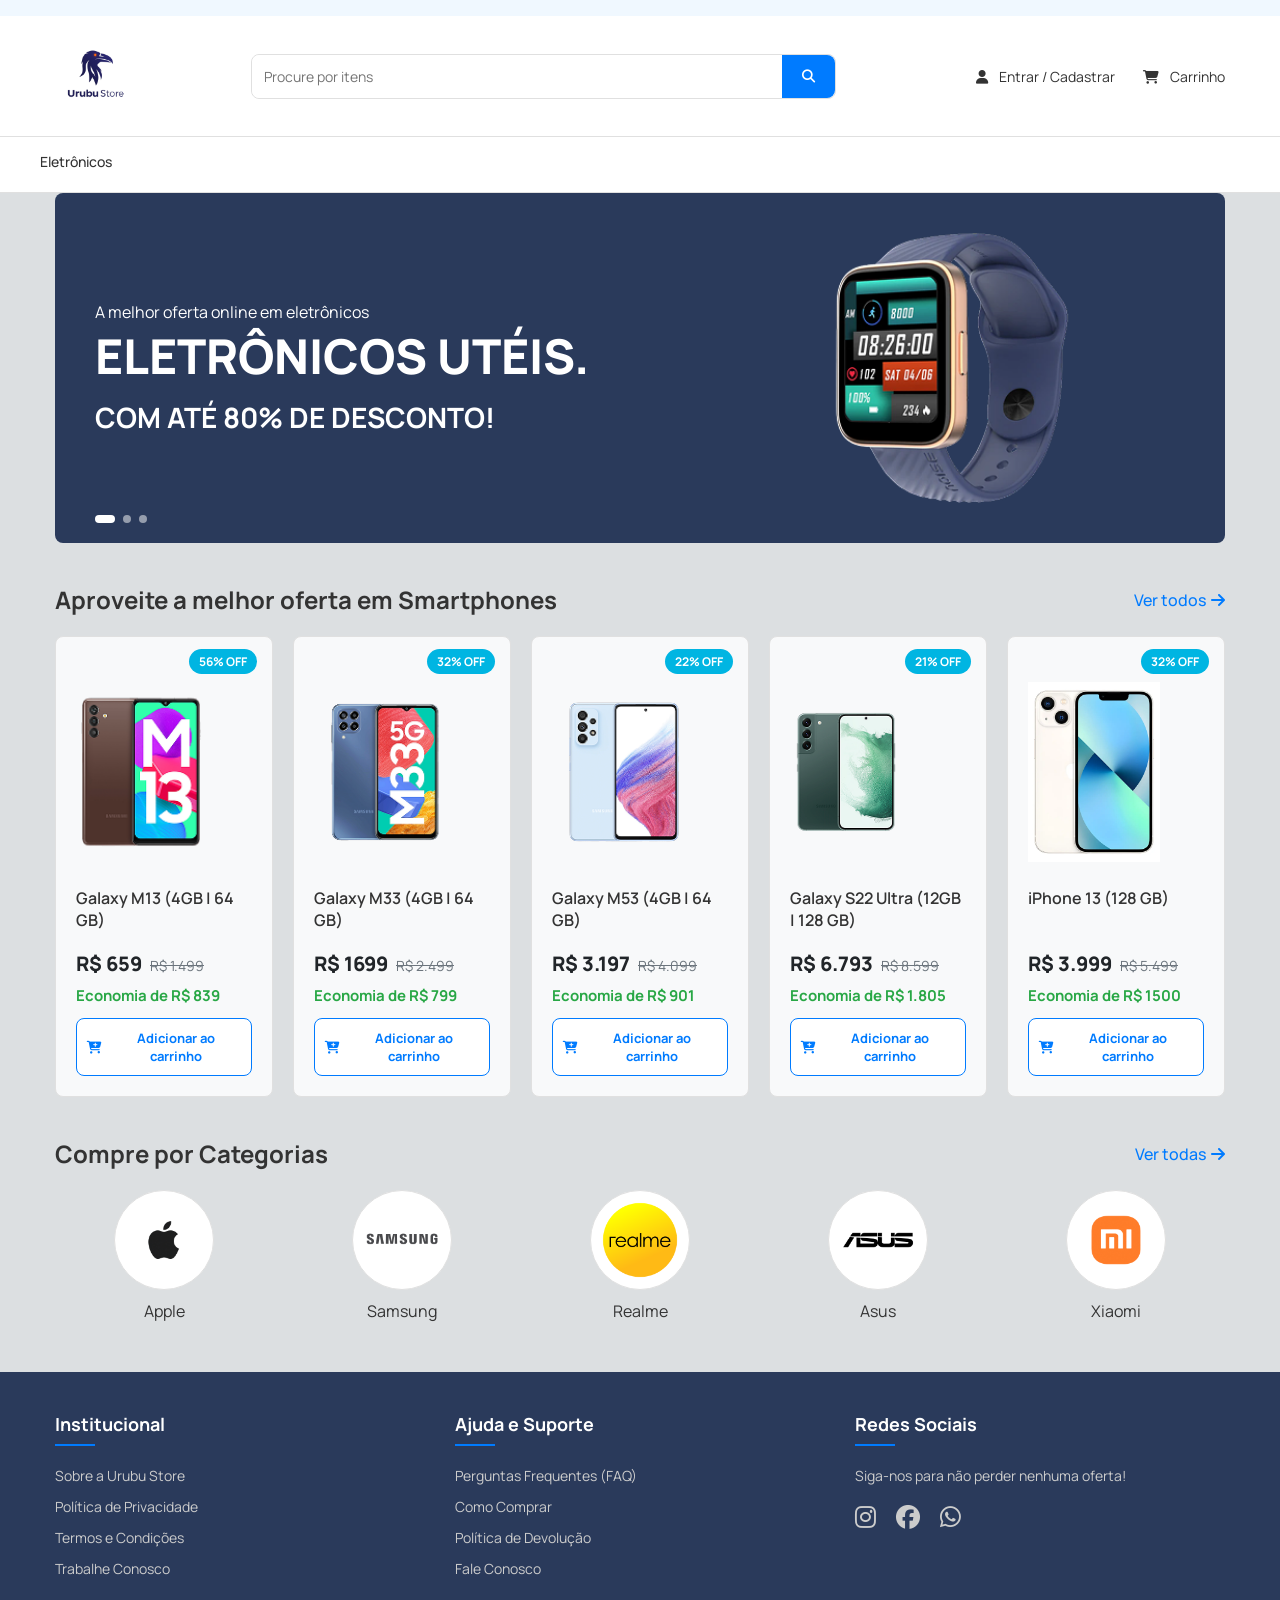
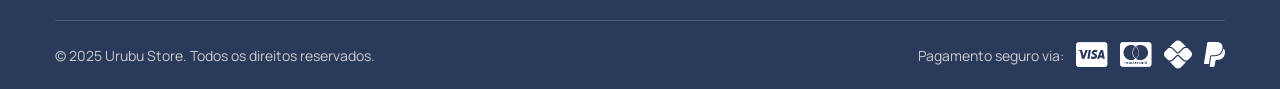
==== commit a239ffd1: "feat: clicking on a brand will display only products from that brand" ====
--- a/index.html
+++ b/index.html
@@ -163,7 +163,7 @@
                             <s class="original-price">R$ 5.499</s>
                         </div>
                         <div class="product-savings">
-                            Economia de R$ 1.500
+                            Economia de R$ 1500
                         </div>
                                             <button class="add-to-cart-btn" data-name="Galaxy M33 (4GB | 64 GB)" data-price="1699" data-img="img/galaxy-m33.png"><i class="fa-solid fa-cart-plus"></i> Adicionar ao carrinho</button>
                     </div>
@@ -178,36 +178,36 @@
             </div>
 
             <div class="category-grid">
-                <div class="category-item">
+                <a href="produtos.html?marca=Apple" class="category-item">
                     <div class="category-icon">
                         <img src="img/logo_apple.png" alt="Apple">
                     </div>
                     <p>Apple</p>
-                </div>
-                <div class="category-item">
+                </a>
+                <a href="produtos.html?marca=Samsung" class="category-item">
                     <div class="category-icon">
                         <img src="img/logo_samsung.png" alt="Samsung">
                     </div>
                     <p>Samsung</p>
-                </div>
-                <div class="category-item">
+                </a>
+                <a href="produtos.html?marca=Realme" class="category-item">
                     <div class="category-icon">
                         <img src="img/logo_realme.png" alt="Realme">
                     </div>
                     <p>Realme</p>
-                </div>
-                <div class="category-item">
+                </a>
+                <a href="produtos.html?marca=Asus" class="category-item">
                     <div class="category-icon">
                         <img src="img/logo_asus.png" alt="Asus">
                     </div>
                     <p>Asus</p>
-                </div>
-                <div class="category-item">
+                </a>
+                <a href="produtos.html?marca=Xiaomi" class="category-item">
                     <div class="category-icon">
                         <img src="img/logo_xiaomi.png" alt="Xiaomi">
                     </div>
                     <p>Xiaomi</p>
-                </div>
+                </a>
             </div>
         </section>
     </main>
@@ -268,4 +268,4 @@
     <script src="script.js"></script>
     <script src="search.js"></script>
 </body>
-</html>
+</html>
--- a/style.css
+++ b/style.css
@@ -307,6 +307,9 @@
     text-align: center;
     transition: transform 0.25s ease-in-out;
     cursor: pointer;
+    text-decoration: none;
+    color: var(--text-color);
+    display: inline-block;
 }
 .category-item:hover {
     transform: scale(1.1) translateY(-5px);
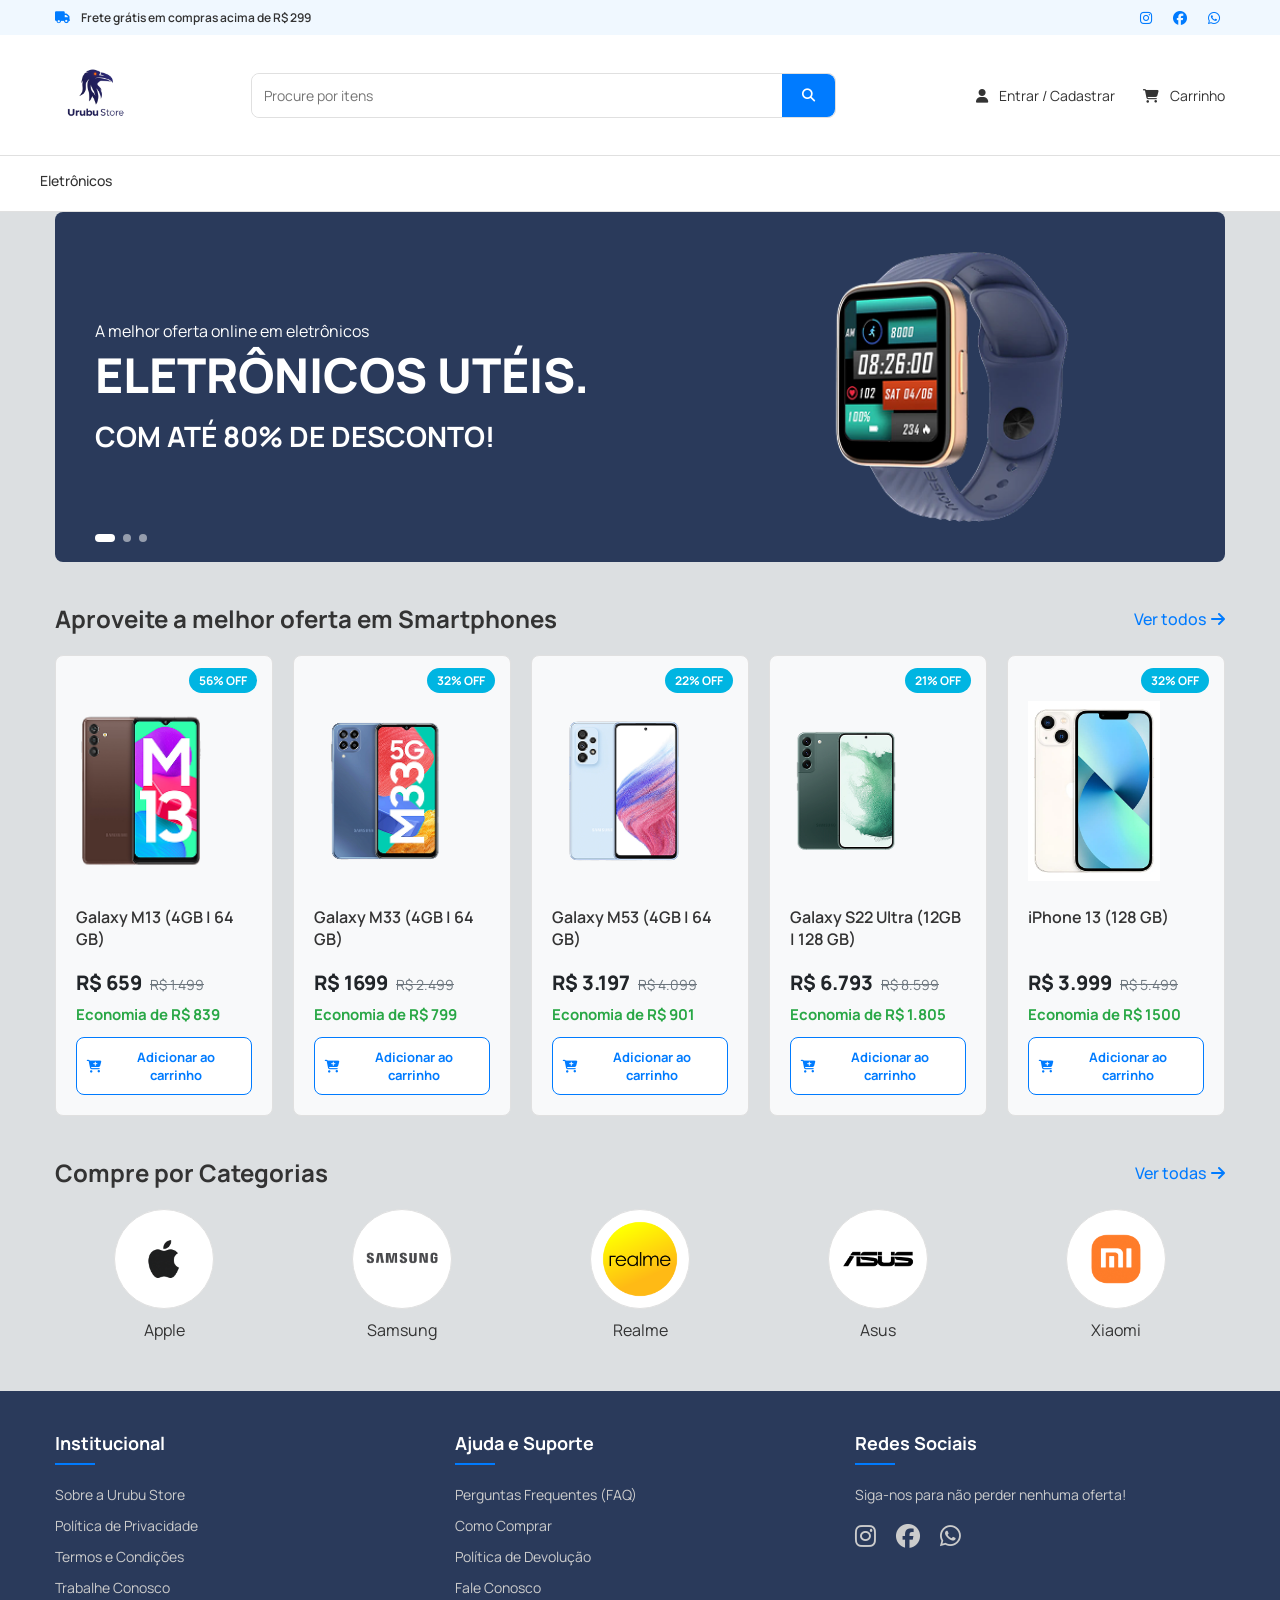
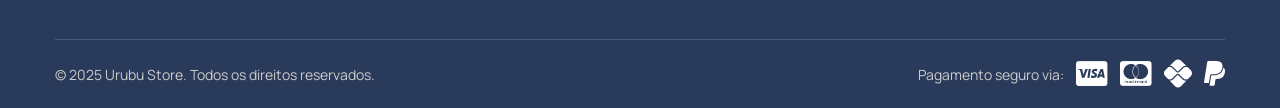
==== commit aa1bd428: "feat: adding information to the top of the site" ====
--- a/index.html
+++ b/index.html
@@ -12,7 +12,11 @@
     <header>
         <div class="top-bar">
             <div class="container">
+                <p class="top-bar-message"><i class="fa-solid fa-truck"></i> Frete grátis em compras acima de R$ 299</p>
                 <div class="top-bar-links">
+                    <a href="#" aria-label="Siga-nos no Instagram"><i class="fa-brands fa-instagram"></i></a>
+                    <a href="#" aria-label="Siga-nos no Facebook"><i class="fa-brands fa-facebook"></i></a>
+                    <a href="#" aria-label="Fale conosco no WhatsApp"><i class="fa-brands fa-whatsapp"></i></a>
                 </div>
             </div>
         </div>
--- a/style.css
+++ b/style.css
@@ -40,6 +40,26 @@
     display: flex;
     justify-content: space-between;
     align-items: center;
+}
+.top-bar-message {
+    display: flex;
+    align-items: center;
+    gap: 6px;
+    color: var(--text-color);
+    font-weight: 600;
+}
+.top-bar-links {
+    display: flex;
+    align-items: center;
+    gap: 16px;
+}
+.top-bar-links a {
+    color: var(--text-color);
+    font-size: 14px;
+    transition: color 0.2s ease;
+}
+.top-bar-links a:hover {
+    color: var(--primary-color);
 }
 .top-bar-links span {
     margin-left: 20px;
